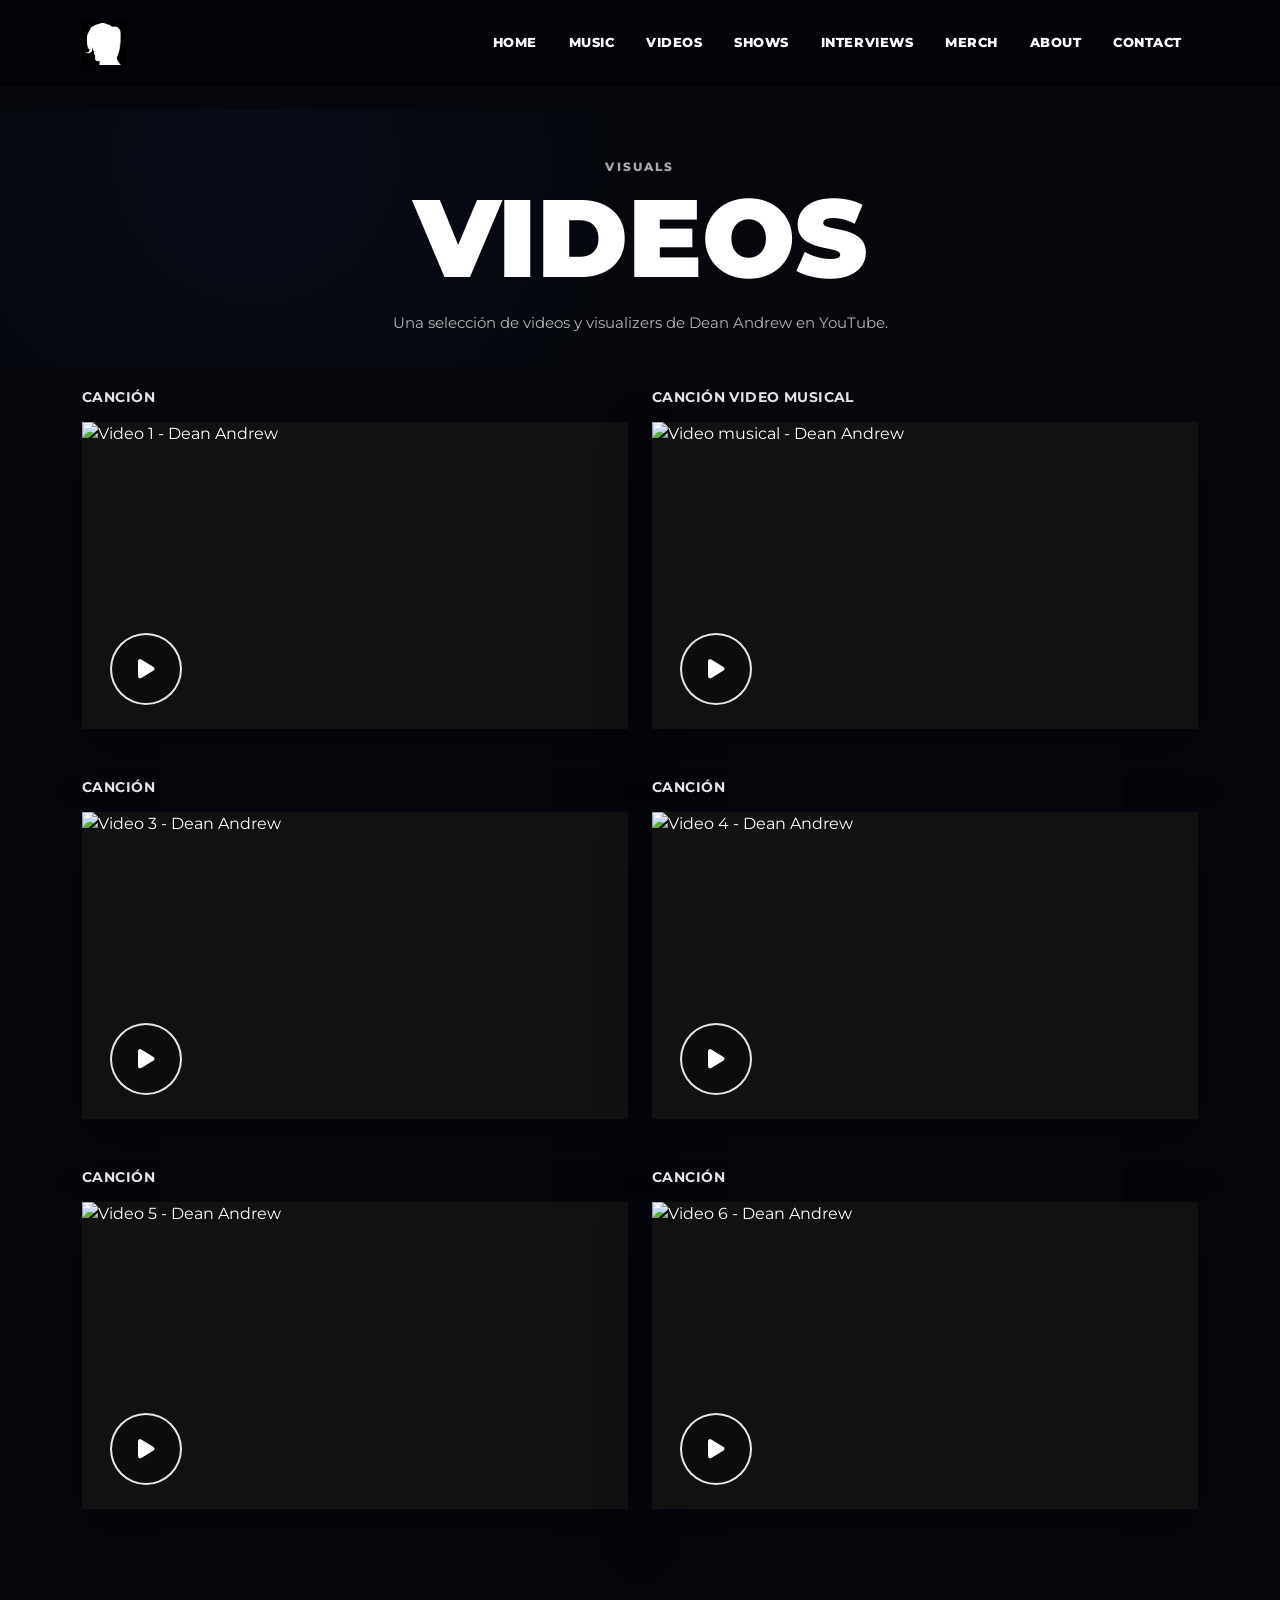
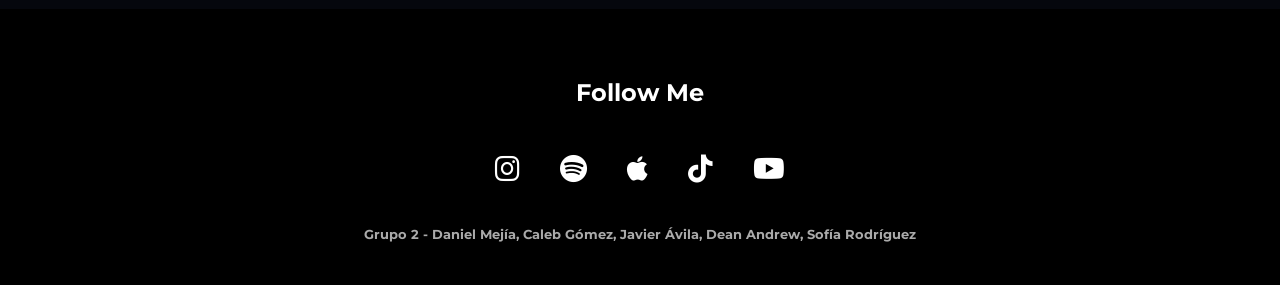
==== videos.html @ 8fce767a "Add files via upload" ====
<!doctype html>
<html lang="es">
<head>
  <meta charset="utf-8">
  <meta name="viewport" content="width=device-width, initial-scale=1">
  <title>Dean Andrew — Videos</title>

  <link rel="stylesheet" href="css/bootstrap.min.css">

  <link rel="preconnect" href="https://fonts.googleapis.com">
  <link rel="preconnect" href="https://fonts.gstatic.com" crossorigin>
  <link href="https://fonts.googleapis.com/css2?family=Montserrat:wght@400;500;700;800;900&display=swap" rel="stylesheet">

  <link rel="stylesheet" href="https://cdnjs.cloudflare.com/ajax/libs/font-awesome/6.5.1/css/all.min.css">

  <link rel="stylesheet" href="css/style.css">
</head>

<body class="videos-body">

<header>
  <div class="container">
    <nav class="navbar navbar-expand-lg navbar-dark py-3">
      <a class="navbar-brand" href="index.html" aria-label="Dean Andrew">
        <img src="img/dean-logo.jpg" alt="Dean Andrew logo" class="img-fluid brand-logo">
      </a>

      <button class="navbar-toggler" type="button" data-bs-toggle="collapse" data-bs-target="#mainNav" aria-controls="mainNav" aria-expanded="false" aria-label="Abrir menú">
        <span class="navbar-toggler-icon"></span>
      </button>

  <div class="collapse navbar-collapse" id="mainNav">
  <ul class="navbar-nav ms-auto text-uppercase">
    <li class="nav-item"><a class="nav-link active" href="index.html">Home</a></li>
    <li class="nav-item"><a class="nav-link" href="music.html">Music</a></li>
    <li class="nav-item"><a class="nav-link" href="videos.html">Videos</a></li>
    <li class="nav-item"><a class="nav-link" href="#">Shows</a></li>
    <li class="nav-item"><a class="nav-link" href="#">Interviews</a></li>
    <li class="nav-item"><a class="nav-link" href="#">Merch</a></li>
    <li class="nav-item"><a class="nav-link" href="#">About</a></li>
    <li class="nav-item"><a class="nav-link" href="#">Contact</a></li>
  </ul>
</div>
		
</header>

<main class="videos-page">

  <section class="videos-hero">
    <div class="container">
      <div class="row">
        <article class="col-12 text-center">
          <p class="videos-kicker">Visuals</p>
          <h1 class="videos-page-title">VIDEOS</h1>
          <p class="videos-page-note">
            Una selección de videos y visualizers de Dean Andrew en YouTube.
          </p>
        </article>
      </div>
    </div>
  </section>

  <section class="videos-section">
    <div class="container">

      <div class="row gy-5">

        <article class="col-lg-6">
          <div class="video-entry">
            <p class="video-entry-label">Canción</p>
            <a class="video-thumb" href="https://youtu.be/tgfQmfn4ins?si=gEt69hpzhYd8COzx" target="_blank" rel="noopener">
              <img src="https://img.youtube.com/vi/tgfQmfn4ins/maxresdefault.jpg" alt="Video 1 - Dean Andrew">
              <span class="video-play-circle"><i class="fa-solid fa-play"></i></span>
            </a>
          </div>
        </article>

        <article class="col-lg-6">
          <div class="video-entry">
            <p class="video-entry-label">Canción Video Musical</p>
            <a class="video-thumb" href="https://youtu.be/MYDd3VSfMI8?si=4NVJORHIeop-P8uP" target="_blank" rel="noopener">
              <img src="https://img.youtube.com/vi/MYDd3VSfMI8/maxresdefault.jpg" alt="Video musical - Dean Andrew">
              <span class="video-play-circle"><i class="fa-solid fa-play"></i></span>
            </a>
          </div>
        </article>

        <article class="col-lg-6">
          <div class="video-entry">
            <p class="video-entry-label">Canción</p>
            <a class="video-thumb" href="https://youtu.be/2SPUiI1EfVg?si=boecLZfrf_RPTGsh" target="_blank" rel="noopener">
              <img src="https://img.youtube.com/vi/2SPUiI1EfVg/maxresdefault.jpg" alt="Video 3 - Dean Andrew">
              <span class="video-play-circle"><i class="fa-solid fa-play"></i></span>
            </a>
          </div>
        </article>

        <article class="col-lg-6">
          <div class="video-entry">
            <p class="video-entry-label">Canción</p>
            <a class="video-thumb" href="https://youtu.be/-RYPUl9RUQ0?si=hlm9YrhiWYRgHIQu" target="_blank" rel="noopener">
              <img src="https://img.youtube.com/vi/-RYPUl9RUQ0/maxresdefault.jpg" alt="Video 4 - Dean Andrew">
              <span class="video-play-circle"><i class="fa-solid fa-play"></i></span>
            </a>
          </div>
        </article>

        <article class="col-lg-6">
          <div class="video-entry">
            <p class="video-entry-label">Canción</p>
            <a class="video-thumb" href="https://youtu.be/Gof5geeOJh4?si=gUgDU8AcQ6crMdwv" target="_blank" rel="noopener">
              <img src="https://img.youtube.com/vi/Gof5geeOJh4/maxresdefault.jpg" alt="Video 5 - Dean Andrew">
              <span class="video-play-circle"><i class="fa-solid fa-play"></i></span>
            </a>
          </div>
        </article>

        <article class="col-lg-6">
          <div class="video-entry">
            <p class="video-entry-label">Canción</p>
            <a class="video-thumb" href="https://youtu.be/uTbi67yImvA?si=zMcyoCdAk39QwiGK" target="_blank" rel="noopener">
              <img src="https://img.youtube.com/vi/uTbi67yImvA/maxresdefault.jpg" alt="Video 6 - Dean Andrew">
              <span class="video-play-circle"><i class="fa-solid fa-play"></i></span>
            </a>
          </div>
        </article>

      </div>

    </div>
  </section>

</main>

<footer id="follow" class="footer-section">
  <div class="container">

    <h2 class="footer-title text-center">Follow Me</h2>

    <div class="social-icons">

      <a href="https://www.instagram.com/deanandrewww" target="_blank" aria-label="Instagram">
        <i class="fa-brands fa-instagram"></i>
      </a>

      <a href="https://open.spotify.com/artist/3FLv7WMZZhNVTAago3P4Xq" target="_blank" aria-label="Spotify">
        <i class="fa-brands fa-spotify"></i>
      </a>

      <a href="https://music.apple.com/us/artist/dean-andrew/1241478183" target="_blank" aria-label="Apple Music">
        <i class="fa-brands fa-apple"></i>
      </a>

      <a href="https://www.tiktok.com/@deanandrewww" target="_blank" aria-label="TikTok">
        <i class="fa-brands fa-tiktok"></i>
      </a>

      <a href="https://www.youtube.com/@deanandrewww" target="_blank" aria-label="YouTube">
        <i class="fa-brands fa-youtube"></i>
      </a>

    </div>

    <p class="footer-meta text-center">
      <strong>Grupo 2 - Daniel Mejía, Caleb Gómez, Javier Ávila, Dean Andrew, Sofía Rodríguez</strong>
    </p>

  </div>
</footer>

<script src="js/bootstrap.bundle.min.js"></script>
</body>
</html>
---- css/style.css ----
:root{
  --black: #06070b;
  --black-2: #0b0d14;
  --white: #ffffff;
  --text: #d7d9df;
  --muted: #9da3af;
  --shadow: rgba(0,0,0,.45);
  --line: rgba(255,255,255,.15);
}

*{
  box-sizing: border-box;
}

html,
body{
  margin: 0;
  padding: 0;
  scroll-behavior: smooth;
}

body{
  font-family: 'Montserrat', sans-serif;
  background: var(--black);
  color: var(--text);
}

img{
  max-width: 100%;
  display: block;
}

a{
  text-decoration: none;
  color: inherit;
}

/* HEADER */
header{
  position: fixed;
  top: 0;
  left: 0;
  width: 100%;
  z-index: 999;
  background: rgba(3, 5, 10, .88);
  backdrop-filter: blur(3px);
  border-bottom: 1px solid rgba(255,255,255,.03);
}

.brand-logo{
  height: 44px;
  width: auto;
}

.navbar-nav .nav-link{
  color: #fff !important;
  font-size: 13px;
  font-weight: 800;
  letter-spacing: .04em;
  padding-left: 16px !important;
  padding-right: 16px !important;
}

.navbar-nav .nav-link:hover{
  color: #dcdcdc !important;
}

.navbar-nav .nav-link.active{
  color: #fff !important;
}

.navbar-toggler{
  border: 0;
}

.navbar-toggler:focus{
  box-shadow: none;
}

/* HERO */
.hero{
  min-height: 100vh;
  position: relative;
  background:
    linear-gradient(rgba(0,0,0,.48), rgba(0,0,0,.58)),
    url("../img/fondo-1-homepage-deanandrew.jpg") center center / cover no-repeat;
}

.hero::after{
  content: "";
  position: absolute;
  inset: auto 0 0 0;
  height: 160px;
  background: linear-gradient(transparent, rgba(6,7,11, .95));
}

.hero-container{
  min-height: 100vh;
  display: flex;
  align-items: center;
  justify-content: center;
}

.hero-content{
  position: relative;
  z-index: 2;
  padding-top: 90px;
}

.hero-title{
  margin: 0 0 26px;
  color: #fff;
  font-weight: 900;
  font-size: clamp(52px, 9vw, 104px);
  line-height: 1;
  letter-spacing: .02em;
  text-transform: uppercase;
}

.scroll-down{
  margin-top: 28px;
  display: flex;
  flex-direction: column;
  align-items: center;
  gap: 7px;
  color: rgba(255,255,255,.95);
  font-weight: 700;
  font-size: 12px;
  letter-spacing: .08em;
}

.scroll-x,
.scroll-arrow{
  font-size: 18px;
}

/* BOTONES */
.btn-main,
.btn-light-section,
.btn-dark-section{
  display: inline-flex;
  align-items: center;
  justify-content: center;
  min-height: 52px;
  padding: 14px 30px;
  border-radius: 0;
  font-size: 12px;
  font-weight: 900;
  letter-spacing: .08em;
  text-transform: uppercase;
  transition: .25s ease;
  border: 0;
}

.btn-main{
  background: #ffffff;
  color: #111;
}

.btn-main:hover{
  color: #111;
  transform: translateY(-1px);
}

.btn-light-section{
  background: #ffffff;
  color: #111;
}

.btn-light-section:hover{
  color: #111;
  transform: translateY(-1px);
}

.btn-dark-section{
  background: #0b0b0f;
  color: #fff;
}

.btn-dark-section:hover{
  color: #fff;
  transform: translateY(-1px);
}

/* TOUR */

.tour-section{
  padding: 88px 0 110px;
  background:
    radial-gradient(circle at top center, rgba(18, 30, 60, .18), transparent 40%),
    #070910;
  position: relative;
  overflow: hidden;
}

.tour-section::before{
  content: "";
  position: absolute;
  inset: 0;
  background-image: radial-gradient(rgba(255,255,255,.08) 1px, transparent 1px);
  background-size: 42px 42px;
  opacity: .35;
  pointer-events: none;
}

.tour-label{
  height: 100%;
  display: flex;
  flex-direction: column;
  align-items: center;
  padding-top: 40px;
}

.tour-line{
  width: 1px;
  height: 140px;
  background: rgba(255,255,255,.24);
  margin-bottom: 12px;
}

.tour-vertical{
  writing-mode: vertical-rl;
  transform: rotate(180deg);
  font-size: 12px;
  font-weight: 800;
  letter-spacing: .22em;
  color: rgba(255,255,255,.7);
}

.tour-stage-text{
  margin-bottom: 34px;
  color: transparent;
  -webkit-text-stroke: 2px rgba(255,255,255,.35);
  font-size: clamp(40px, 7vw, 86px);
  font-weight: 900;
  text-transform: uppercase;
  line-height: 1;
  white-space: nowrap;
  overflow: hidden;
}

.tour-image-wrap{
  position: relative;
  border-radius: 6px;
  overflow: hidden;
  box-shadow: 0 28px 70px var(--shadow);
}

.tour-image{
  width: 100%;
  height: 70vh;
  object-fit: cover;
  display: block;
}

.tour-section .text-center{
  position: absolute;
  left: 50%;
  bottom: 26px;
  transform: translateX(-50%);
  margin: 0;
  z-index: 3;
}

.tour-section .btn-light-section{
  box-shadow: 0 18px 40px rgba(0,0,0,.45);
}

/* VIDEO */
.video-section{
  padding: 100px 0;
  background:
    radial-gradient(circle at 30% 30%, rgba(24, 34, 70, .18), transparent 35%),
    #05070d;
  position: relative;
  overflow: hidden;
}

.video-card{
  background: rgba(5,7,13,.72);
  padding: 34px 28px;
  box-shadow: 0 24px 70px var(--shadow);
  position: relative;
  z-index: 2;
}

.video-title{
  margin: 0 0 16px;
  color: #fff;
  font-size: clamp(34px, 4vw, 56px);
  line-height: 1;
  font-weight: 900;
  text-transform: uppercase;
}

.video-text{
  margin: 0 0 24px;
  color: rgba(255,255,255,.82);
  line-height: 1.9;
  font-size: 14px;
  max-width: 42ch;
}

.video-image-wrap{
  position: relative;
  box-shadow: 0 28px 70px var(--shadow);
}

.video-image{
  width: 100%;
  height: auto;
  display: block;
}

.play-btn{
  position: absolute;
  left: 50%;
  top: 50%;
  transform: translate(-50%, -50%);
  width: 76px;
  height: 76px;
  border-radius: 50%;
  border: 2px solid rgba(255,255,255,.9);
  display: grid;
  place-items: center;
  color: #fff;
  background: rgba(0,0,0,.28);
  font-size: 22px;
}

.play-btn:hover{
  color: #fff;
}

/* RELEASES */
.releases-section{
  background: #f5f5f5;
  color: #111;
  padding: 90px 0 95px;
}

.releases-left{
  position: relative;
  padding-left: 28px;
}

.releases-icon{
  position: absolute;
  left: 0;
  top: 0;
  color: #111;
  font-size: 26px;
  font-weight: 900;
}

.releases-title{
  margin: 0 0 22px;
  color: #111;
  font-size: clamp(44px, 7vw, 86px);
  line-height: .95;
  font-weight: 900;
  text-transform: uppercase;
}

.releases-note{
  margin: 28px 0 0;
  color: #3d3d3d;
  font-size: 14px;
  line-height: 2;
  max-width: 40ch;
}

.mini-menu-btn{
  background: transparent;
  border: 2px solid #333;
  color: #111;
  font-size: 12px;
  font-weight: 700;
  padding: 10px 16px;
  text-transform: uppercase;
}

.releases-grid{
  margin-top: 34px;
}

.release-card h3{
  margin: 14px 0 6px;
  font-size: clamp(22px, 2.5vw, 31px);
  font-weight: 900;
  line-height: 1;
  text-transform: uppercase;
  color: #111;
}

.release-card p{
  margin: 0;
  color: #444;
  font-size: 13px;
  line-height: 1.6;
}

.cover{
  position: relative;
  overflow: hidden;
  background: #111;
}

.cover img{
  width: 100%;
  display: block;
}

.play-badge{
  position: absolute;
  left: 18px;
  bottom: 18px;
  width: 56px;
  height: 56px;
  border-radius: 50%;
  border: 2px solid rgba(255,255,255,.95);
  background: rgba(0,0,0,.28);
  color: #fff;
  display: grid;
  place-items: center;
  font-size: 18px;
}

/* FOOTER */
footer{
  background: #000;
  padding: 86px 0 28px;
}

.footer-title{
  margin: 0 0 24px;
  font-size: 24px;
  font-weight: 800;
  color: #fff;
}

.social-grid{
  display: grid;
  grid-template-columns: repeat(5, minmax(0, 1fr));
  width: min(920px, 100%);
  margin: 0 auto 34px;
  border: 1px solid rgba(255,255,255,.18);
}

.social{
  min-height: 92px;
  display: grid;
  place-items: center;
  border-right: 1px solid rgba(255,255,255,.18);
  color: rgba(255,255,255,.95);
  font-weight: 800;
  font-size: 13px;
  letter-spacing: .06em;
  text-transform: uppercase;
}

.social:last-child{
  border-right: 0;
}

.social:hover{
  color: #fff;
  background: rgba(255,255,255,.04);
}

.footer-meta{
  margin: 0;
  color: rgba(255,255,255,.6);
  font-size: 13px;
}

/* RESPONSIVE */
@media (max-width: 991.98px){
  header{
    background: rgba(3, 5, 10, .96);
  }

  .navbar-collapse{
    background: rgba(5,7,12,.96);
    padding: 14px 10px;
    margin-top: 10px;
  }

  .hero-title{
    font-size: clamp(46px, 10vw, 76px);
  }

  .tour-section{
    padding: 72px 0 84px;
  }

  .tour-stage-text{
    white-space: normal;
  }

  .video-section{
    padding: 80px 0;
  }

  .releases-note{
    margin-top: 0;
  }
}

@media (max-width: 767.98px){
  .brand-logo{
    height: 38px;
  }

  .hero{
    min-height: 92vh;
  }

  .hero-container{
    min-height: 92vh;
  }

  .hero-content{
    padding-top: 84px;
  }

  .video-card{
    padding: 28px 22px;
  }

  .releases-section{
    padding: 70px 0 75px;
  }

  .social-grid{
    grid-template-columns: repeat(2, minmax(0, 1fr));
  }

  .social{
    min-height: 78px;
    border-bottom: 1px solid rgba(255,255,255,.18);
  }

  .social:nth-child(2n){
    border-right: 0;
  }

  .social:last-child{
    grid-column: span 2;
  }
}

@media (max-width: 575.98px){
  .hero-title{
    font-size: 42px;
  }

  .video-title{
    font-size: 30px;
  }

  .release-card h3{
    font-size: 18px;
  }

  .play-btn{
    width: 64px;
    height: 64px;
    font-size: 18px;
  }
}


/* ===== MUSIC PAGE ===== */

.music-page{
  background: #efefef;
  color: #111;
  padding-top: 110px;
}

.music-hero{
  padding: 48px 0 36px;
  background: linear-gradient(to bottom, #f4f4f4, #ededed);
}

.music-kicker{
  margin: 0 0 10px;
  font-size: 12px;
  font-weight: 800;
  letter-spacing: .18em;
  text-transform: uppercase;
  color: #666;
}

.music-page-title{
  margin: 0;
  font-size: clamp(52px, 10vw, 110px);
  line-height: .95;
  font-weight: 900;
  color: #111;
  text-transform: uppercase;
}

.music-page-note{
  max-width: 640px;
  margin: 18px auto 0;
  color: #555;
  font-size: 15px;
  line-height: 1.9;
}

.music-year-section{
  position: relative;
  padding: 52px 0 80px;
  overflow: hidden;
}

.music-year-last{
  padding-bottom: 110px;
}

.year-watermark{
  position: absolute;
  inset: 40px 0 auto 0;
  text-align: center;
  font-size: clamp(160px, 35vw, 520px);
  line-height: .8;
  font-weight: 900;
  color: rgba(17,17,17,.05);
  pointer-events: none;
  user-select: none;
  z-index: 0;
}

.music-year-section .container{
  position: relative;
  z-index: 2;
}

.music-release{
  display: flex;
  align-items: flex-start;
  gap: 22px;
}

.music-release-cover{
  flex: 0 0 210px;
}

.music-release-cover img{
  width: 210px;
  aspect-ratio: 1 / 1;
  object-fit: cover;
  display: block;
  box-shadow: 0 14px 30px rgba(0,0,0,.08);
}

.music-release-info{
  padding-top: 14px;
}

.music-tag{
  display: inline-block;
  padding: 8px 12px;
  background: #111;
  color: #fff;
  font-size: 12px;
  font-weight: 800;
  letter-spacing: .04em;
  text-transform: uppercase;
  margin-right: 10px;
}

.music-date{
  color: #666;
  font-size: 14px;
  vertical-align: middle;
}

.music-release-info h2{
  margin: 18px 0 10px;
  font-size: clamp(28px, 3.5vw, 46px);
  line-height: .95;
  font-weight: 900;
  color: #111;
  text-transform: uppercase;
}

.music-release-info p{
  margin: 0 0 26px;
  color: #444;
  font-size: 15px;
  line-height: 1.8;
}

.music-link{
  display: inline-flex;
  align-items: center;
  gap: 8px;
  color: #111;
  font-size: 16px;
  border-bottom: 2px solid #111;
  padding-bottom: 4px;
}

.music-link:hover{
  color: #111;
}

@media (max-width: 1199.98px){
  .music-release-cover{
    flex: 0 0 180px;
  }

  .music-release-cover img{
    width: 180px;
  }
}

@media (max-width: 991.98px){
  .music-page{
    padding-top: 100px;
  }

  .music-year-section{
    padding: 40px 0 60px;
  }

  .music-release{
    gap: 18px;
  }

  .music-release-cover{
    flex: 0 0 160px;
  }

  .music-release-cover img{
    width: 160px;
  }
}

@media (max-width: 767.98px){
  .music-hero{
    padding: 30px 0 24px;
  }

  .music-release{
    flex-direction: column;
    gap: 18px;
  }

  .music-release-cover,
  .music-release-cover img{
    width: 100%;
    flex: 0 0 auto;
  }

  .music-release-info{
    padding-top: 0;
  }

  .music-release-info h2{
    font-size: 30px;
  }

  .music-link{
    font-size: 15px;
  }
}

/* ===== VIDEOS PAGE ===== */

.videos-body{
  background: #05070d;
}

.videos-page{
  background: #05070d;
  color: #fff;
  padding-top: 110px;
  padding-bottom: 100px;
}

.videos-hero{
  padding: 48px 0 30px;
  background:
    radial-gradient(circle at 20% 20%, rgba(24, 34, 70, .18), transparent 35%),
    #05070d;
}

.videos-kicker{
  margin: 0 0 10px;
  font-size: 12px;
  font-weight: 800;
  letter-spacing: .18em;
  text-transform: uppercase;
  color: rgba(255,255,255,.65);
}

.videos-page-title{
  margin: 0;
  font-size: clamp(52px, 10vw, 110px);
  line-height: .95;
  font-weight: 900;
  color: #fff;
  text-transform: uppercase;
}

.videos-page-note{
  max-width: 640px;
  margin: 18px auto 0;
  color: rgba(255,255,255,.7);
  font-size: 15px;
  line-height: 1.9;
}

.videos-section{
  padding-top: 20px;
}

.video-entry{
  position: relative;
}

.video-entry-label{
  margin: 0 0 14px;
  color: rgba(255,255,255,.9);
  font-size: 14px;
  font-weight: 700;
  letter-spacing: .03em;
  text-transform: uppercase;
}

.video-thumb{
  display: block;
  position: relative;
  overflow: hidden;
  background: #111;
  box-shadow: 0 22px 50px rgba(0,0,0,.35);
}

.video-thumb img{
  width: 100%;
  aspect-ratio: 16 / 9;
  object-fit: cover;
  display: block;
  transition: transform .35s ease;
}

.video-thumb:hover img{
  transform: scale(1.03);
}

.video-play-circle{
  position: absolute;
  left: 28px;
  bottom: 24px;
  width: 72px;
  height: 72px;
  border-radius: 50%;
  border: 2px solid rgba(255,255,255,.9);
  background: rgba(0,0,0,.28);
  color: #fff;
  display: grid;
  place-items: center;
  font-size: 22px;
  transition: .25s ease;
}

.video-thumb:hover .video-play-circle{
  transform: scale(1.05);
}

@media (max-width: 767.98px){
  .videos-page{
    padding-top: 100px;
    padding-bottom: 70px;
  }

  .videos-hero{
    padding: 30px 0 20px;
  }

  .video-play-circle{
    width: 62px;
    height: 62px;
    font-size: 18px;
    left: 18px;
    bottom: 18px;
  }
}

/* ===== FOOTER ICONS ===== */

.footer-section{
background:#000;
padding:70px 0 40px;
}

.footer-title{
color:#fff;
font-weight:700;
margin-bottom:40px;
}

.social-icons{
display:flex;
justify-content:center;
gap:40px;
margin-bottom:35px;
}

.social-icons a{
color:#fff;
font-size:28px;
transition:0.3s;
}

.social-icons a:hover{
color:#7aa2ff;
transform:scale(1.2);
}

.footer-meta{
color:#aaa;
font-size:13px;
margin-top:20px;
}
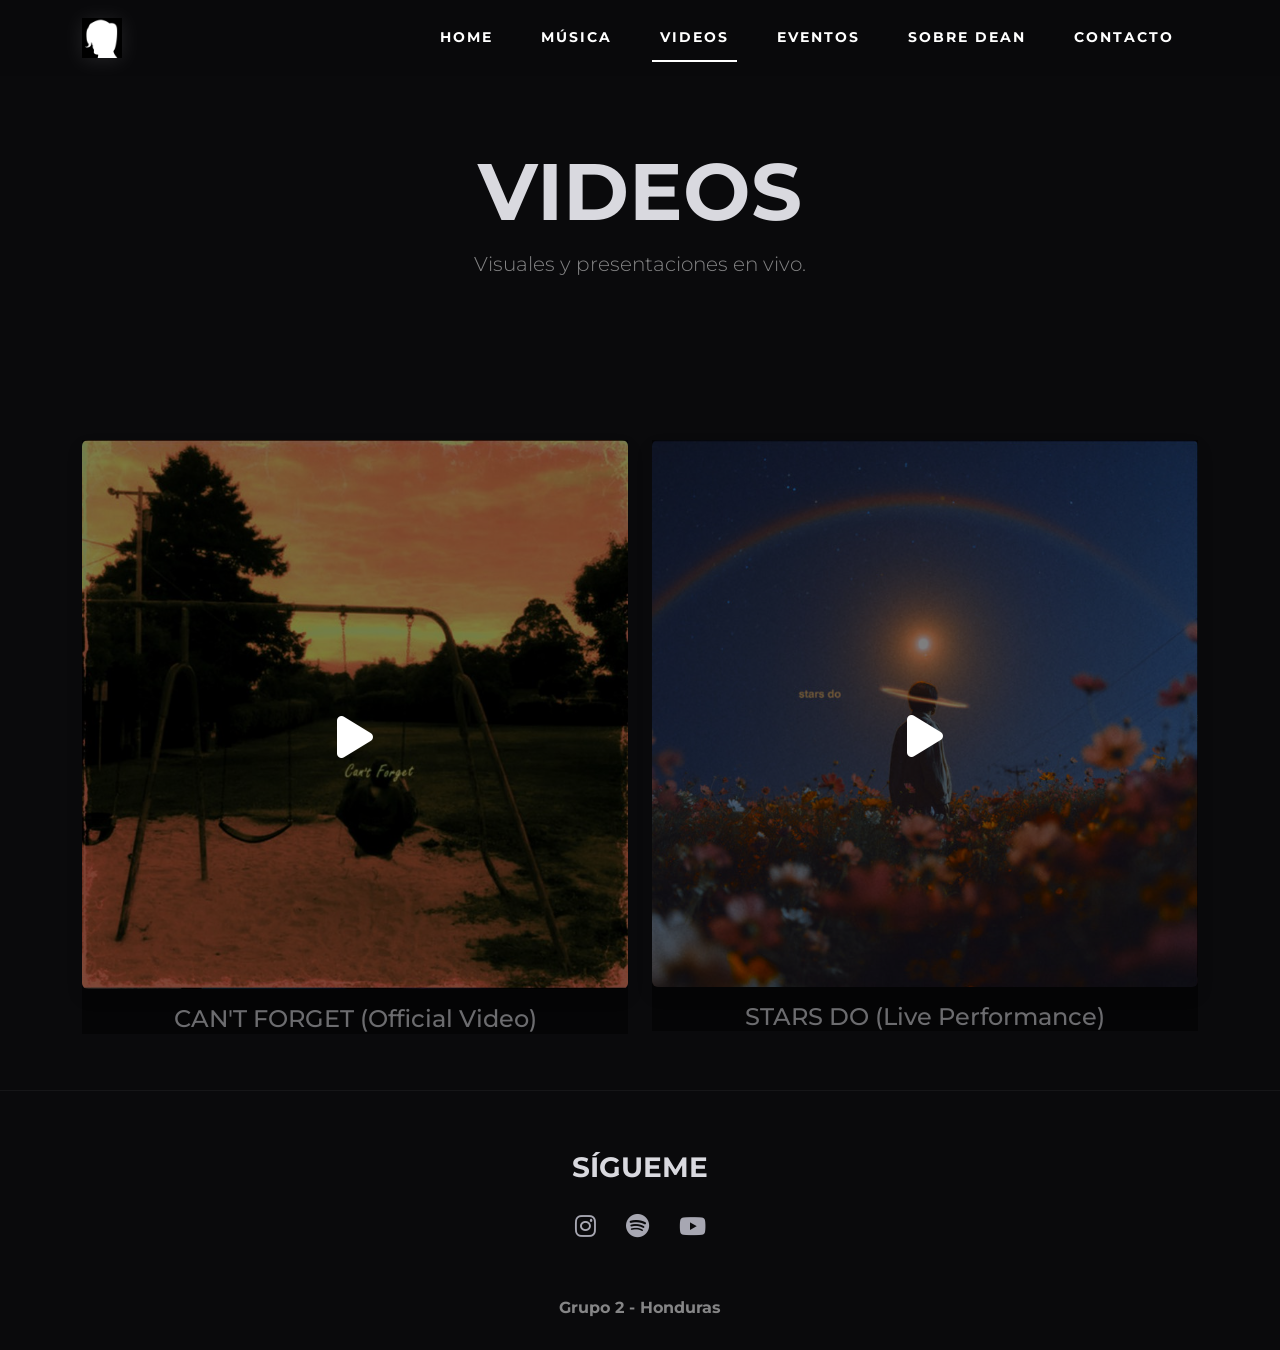
==== commit eb050feb: "Avance 2" ====
--- a/videos.html
+++ b/videos.html
@@ -1,173 +1,94 @@
-<!doctype html>
-<html lang="es">
-<head>
-  <meta charset="utf-8">
-  <meta name="viewport" content="width=device-width, initial-scale=1">
-  <title>Dean Andrew — Videos</title>
-
-  <link rel="stylesheet" href="css/bootstrap.min.css">
-
-  <link rel="preconnect" href="https://fonts.googleapis.com">
-  <link rel="preconnect" href="https://fonts.gstatic.com" crossorigin>
-  <link href="https://fonts.googleapis.com/css2?family=Montserrat:wght@400;500;700;800;900&display=swap" rel="stylesheet">
-
-  <link rel="stylesheet" href="https://cdnjs.cloudflare.com/ajax/libs/font-awesome/6.5.1/css/all.min.css">
-
-  <link rel="stylesheet" href="css/style.css">
-</head>
-
-<body class="videos-body">
-
-<header>
-  <div class="container">
-    <nav class="navbar navbar-expand-lg navbar-dark py-3">
-      <a class="navbar-brand" href="index.html" aria-label="Dean Andrew">
-        <img src="img/dean-logo.jpg" alt="Dean Andrew logo" class="img-fluid brand-logo">
-      </a>
-
-      <button class="navbar-toggler" type="button" data-bs-toggle="collapse" data-bs-target="#mainNav" aria-controls="mainNav" aria-expanded="false" aria-label="Abrir menú">
-        <span class="navbar-toggler-icon"></span>
-      </button>
-
-  <div class="collapse navbar-collapse" id="mainNav">
-  <ul class="navbar-nav ms-auto text-uppercase">
-    <li class="nav-item"><a class="nav-link active" href="index.html">Home</a></li>
-    <li class="nav-item"><a class="nav-link" href="music.html">Music</a></li>
-    <li class="nav-item"><a class="nav-link" href="videos.html">Videos</a></li>
-    <li class="nav-item"><a class="nav-link" href="#">Shows</a></li>
-    <li class="nav-item"><a class="nav-link" href="#">Interviews</a></li>
-    <li class="nav-item"><a class="nav-link" href="#">Merch</a></li>
-    <li class="nav-item"><a class="nav-link" href="#">About</a></li>
-    <li class="nav-item"><a class="nav-link" href="#">Contact</a></li>
-  </ul>
-</div>
-		
-</header>
-
-<main class="videos-page">
-
-  <section class="videos-hero">
-    <div class="container">
-      <div class="row">
-        <article class="col-12 text-center">
-          <p class="videos-kicker">Visuals</p>
-          <h1 class="videos-page-title">VIDEOS</h1>
-          <p class="videos-page-note">
-            Una selección de videos y visualizers de Dean Andrew en YouTube.
-          </p>
-        </article>
-      </div>
-    </div>
-  </section>
-
-  <section class="videos-section">
-    <div class="container">
-
-      <div class="row gy-5">
-
-        <article class="col-lg-6">
-          <div class="video-entry">
-            <p class="video-entry-label">Canción</p>
-            <a class="video-thumb" href="https://youtu.be/tgfQmfn4ins?si=gEt69hpzhYd8COzx" target="_blank" rel="noopener">
-              <img src="https://img.youtube.com/vi/tgfQmfn4ins/maxresdefault.jpg" alt="Video 1 - Dean Andrew">
-              <span class="video-play-circle"><i class="fa-solid fa-play"></i></span>
-            </a>
-          </div>
-        </article>
-
-        <article class="col-lg-6">
-          <div class="video-entry">
-            <p class="video-entry-label">Canción Video Musical</p>
-            <a class="video-thumb" href="https://youtu.be/MYDd3VSfMI8?si=4NVJORHIeop-P8uP" target="_blank" rel="noopener">
-              <img src="https://img.youtube.com/vi/MYDd3VSfMI8/maxresdefault.jpg" alt="Video musical - Dean Andrew">
-              <span class="video-play-circle"><i class="fa-solid fa-play"></i></span>
-            </a>
-          </div>
-        </article>
-
-        <article class="col-lg-6">
-          <div class="video-entry">
-            <p class="video-entry-label">Canción</p>
-            <a class="video-thumb" href="https://youtu.be/2SPUiI1EfVg?si=boecLZfrf_RPTGsh" target="_blank" rel="noopener">
-              <img src="https://img.youtube.com/vi/2SPUiI1EfVg/maxresdefault.jpg" alt="Video 3 - Dean Andrew">
-              <span class="video-play-circle"><i class="fa-solid fa-play"></i></span>
-            </a>
-          </div>
-        </article>
-
-        <article class="col-lg-6">
-          <div class="video-entry">
-            <p class="video-entry-label">Canción</p>
-            <a class="video-thumb" href="https://youtu.be/-RYPUl9RUQ0?si=hlm9YrhiWYRgHIQu" target="_blank" rel="noopener">
-              <img src="https://img.youtube.com/vi/-RYPUl9RUQ0/maxresdefault.jpg" alt="Video 4 - Dean Andrew">
-              <span class="video-play-circle"><i class="fa-solid fa-play"></i></span>
-            </a>
-          </div>
-        </article>
-
-        <article class="col-lg-6">
-          <div class="video-entry">
-            <p class="video-entry-label">Canción</p>
-            <a class="video-thumb" href="https://youtu.be/Gof5geeOJh4?si=gUgDU8AcQ6crMdwv" target="_blank" rel="noopener">
-              <img src="https://img.youtube.com/vi/Gof5geeOJh4/maxresdefault.jpg" alt="Video 5 - Dean Andrew">
-              <span class="video-play-circle"><i class="fa-solid fa-play"></i></span>
-            </a>
-          </div>
-        </article>
-
-        <article class="col-lg-6">
-          <div class="video-entry">
-            <p class="video-entry-label">Canción</p>
-            <a class="video-thumb" href="https://youtu.be/uTbi67yImvA?si=zMcyoCdAk39QwiGK" target="_blank" rel="noopener">
-              <img src="https://img.youtube.com/vi/uTbi67yImvA/maxresdefault.jpg" alt="Video 6 - Dean Andrew">
-              <span class="video-play-circle"><i class="fa-solid fa-play"></i></span>
-            </a>
-          </div>
-        </article>
-
-      </div>
-
-    </div>
-  </section>
-
-</main>
-
-<footer id="follow" class="footer-section">
-  <div class="container">
-
-    <h2 class="footer-title text-center">Follow Me</h2>
-
-    <div class="social-icons">
-
-      <a href="https://www.instagram.com/deanandrewww" target="_blank" aria-label="Instagram">
-        <i class="fa-brands fa-instagram"></i>
-      </a>
-
-      <a href="https://open.spotify.com/artist/3FLv7WMZZhNVTAago3P4Xq" target="_blank" aria-label="Spotify">
-        <i class="fa-brands fa-spotify"></i>
-      </a>
-
-      <a href="https://music.apple.com/us/artist/dean-andrew/1241478183" target="_blank" aria-label="Apple Music">
-        <i class="fa-brands fa-apple"></i>
-      </a>
-
-      <a href="https://www.tiktok.com/@deanandrewww" target="_blank" aria-label="TikTok">
-        <i class="fa-brands fa-tiktok"></i>
-      </a>
-
-      <a href="https://www.youtube.com/@deanandrewww" target="_blank" aria-label="YouTube">
-        <i class="fa-brands fa-youtube"></i>
-      </a>
-
-    </div>
-
-    <p class="footer-meta text-center">
-      <strong>Grupo 2 - Daniel Mejía, Caleb Gómez, Javier Ávila, Dean Andrew, Sofía Rodríguez</strong>
-    </p>
-
-  </div>
-</footer>
-
-<script src="js/bootstrap.bundle.min.js"></script>
-</body>
-</html>+<!doctype html>
+<html lang="es">
+<head>
+  <meta charset="utf-8" />
+  <meta name="viewport" content="width=device-width, initial-scale=1" />
+  <title>Videos | Dean Andrew</title>
+  <meta name="description" content="Mira los videos musicales y presentaciones en vivo de Dean Andrew.">
+  <link href="https://cdn.jsdelivr.net/npm/bootstrap@5.3.0/dist/css/bootstrap.min.css" rel="stylesheet">
+  <link rel="stylesheet" href="https://cdnjs.cloudflare.com/ajax/libs/font-awesome/6.4.0/css/all.min.css">
+  <!-- Fancybox CSS -->
+  <link rel="stylesheet" href="https://cdn.jsdelivr.net/npm/@fancyapps/ui@5.0/dist/fancybox/fancybox.css" />
+  <link rel="stylesheet" href="css/style.css" />
+</head>
+<body>
+  <!-- Navbar -->
+  <nav class="navbar navbar-expand-lg fixed-top navbar-dark scrolled" id="mainNav">
+    <div class="container">
+      <a class="navbar-brand" href="index.html">
+        <img src="img/dean-logo.jpg" alt="Dean Andrew Logo">
+      </a>
+      <button class="navbar-toggler" type="button" data-bs-toggle="collapse" data-bs-target="#navbarNav" aria-controls="navbarNav" aria-expanded="false" aria-label="Toggle navigation">
+        <span class="navbar-toggler-icon"></span>
+      </button>
+      <div class="collapse navbar-collapse" id="navbarNav">
+        <ul class="navbar-nav ms-auto">
+          <li class="nav-item"><a class="nav-link" href="index.html">Home</a></li>
+          <li class="nav-item"><a class="nav-link" href="musica.html">Música</a></li>
+          <li class="nav-item"><a class="nav-link active" href="videos.html">Videos</a></li>
+          <li class="nav-item"><a class="nav-link" href="eventos.html">Eventos</a></li>
+          <li class="nav-item"><a class="nav-link" href="sobre.html">Sobre Dean</a></li>
+          <li class="nav-item"><a class="nav-link" href="contacto.html">Contacto</a></li>
+        </ul>
+      </div>
+    </div>
+  </nav>
+
+  <header class="py-5 mt-5">
+    <div class="container py-5 text-center">
+      <h1 class="display-1 fw-bold">VIDEOS</h1>
+      <p class="lead text-white-50">Visuales y presentaciones en vivo.</p>
+    </div>
+  </header>
+
+  <section class="py-5">
+    <div class="container">
+      <div class="row g-4">
+        <!-- Video Item 1 -->
+        <div class="col-md-6">
+          <div class="position-relative">
+            <a href="https://www.youtube.com/watch?v=MYDd3VSfMI8" data-fancybox="gallery">
+              <img src="img/cantforget.jpg" alt="Can't Forget Video" class="img-fluid rounded shadow w-100">
+              <div class="play-overlay opacity-100">
+                <i class="fas fa-play text-white fa-3x"></i>
+              </div>
+            </a>
+            <h4 class="mt-3 text-center">CAN'T FORGET (Official Video)</h4>
+          </div>
+        </div>
+        <!-- Video Item 2 (Placeholder using generate images if needed, but for now reuse) -->
+         <div class="col-md-6">
+          <div class="position-relative">
+            <a href="https://www.youtube.com/watch?v=MYDd3VSfMI8" data-fancybox="gallery">
+              <img src="img/stars-do.jpg" alt="Stars Do Video" class="img-fluid rounded shadow w-100">
+              <div class="play-overlay opacity-100">
+                <i class="fas fa-play text-white fa-3x"></i>
+              </div>
+            </a>
+            <h4 class="mt-3 text-center">STARS DO (Live Performance)</h4>
+          </div>
+        </div>
+      </div>
+    </div>
+  </section>
+
+  <footer class="text-center">
+    <div class="container">
+      <h3 class="fw-bold mb-4">SÍGUEME</h3>
+      <div class="d-flex justify-content-center mb-5">
+        <a href="https://www.instagram.com/deanandrewww" class="social-link" target="_blank"><i class="fab fa-instagram"></i></a>
+        <a href="https://open.spotify.com/artist/3FLv7WMZZhNVTAago3P4Xq" class="social-link" target="_blank"><i class="fab fa-spotify"></i></a>
+        <a href="https://www.youtube.com/@deanandrewww" class="social-link" target="_blank"><i class="fab fa-youtube"></i></a>
+      </div>
+      <p class="text-white-50 mb-0"><strong>Grupo 2 - Honduras</strong></p>
+    </div>
+  </footer>
+
+  <script src="https://cdn.jsdelivr.net/npm/bootstrap@5.3.0/dist/js/bootstrap.bundle.min.js"></script>
+  <!-- Fancybox JS -->
+  <script src="https://cdn.jsdelivr.net/npm/@fancyapps/ui@5.0/dist/fancybox/fancybox.umd.js"></script>
+  <script>
+    Fancybox.bind("[data-fancybox]", {});
+  </script>
+</body>
+</html>
--- a/css/style.css
+++ b/css/style.css
@@ -1,929 +1,224 @@
-:root{
-  --black: #06070b;
-  --black-2: #0b0d14;
-  --white: #ffffff;
-  --text: #d7d9df;
-  --muted: #9da3af;
-  --shadow: rgba(0,0,0,.45);
-  --line: rgba(255,255,255,.15);
-}
-
-*{
-  box-sizing: border-box;
-}
-
-html,
-body{
-  margin: 0;
-  padding: 0;
-  scroll-behavior: smooth;
-}
-
-body{
-  font-family: 'Montserrat', sans-serif;
-  background: var(--black);
-  color: var(--text);
-}
-
-img{
-  max-width: 100%;
-  display: block;
-}
-
-a{
-  text-decoration: none;
-  color: inherit;
-}
-
-/* HEADER */
-header{
-  position: fixed;
+@import url('https://fonts.googleapis.com/css2?family=Montserrat:wght@300;400;700;900&display=swap');
+
+:root {
+  --primary-color: #0a0a0c;
+  --secondary-color: #0e0f13;
+  --accent-color: #ffffff;
+  --text-main: #d9d9df;
+  --text-muted: #a7a7b2;
+  --font-main: 'Montserrat', sans-serif;
+  --transition-smooth: all 0.3s cubic-bezier(0.4, 0, 0.2, 1);
+}
+
+body {
+  font-family: var(--font-main);
+  background-color: var(--primary-color);
+  color: var(--text-main);
+  overflow-x: hidden;
+  line-height: 1.6;
+}
+
+/* Custom Scrollbar */
+::-webkit-scrollbar {
+  width: 8px;
+}
+::-webkit-scrollbar-track {
+  background: var(--primary-color);
+}
+::-webkit-scrollbar-thumb {
+  background: #333;
+  border-radius: 4px;
+}
+::-webkit-scrollbar-thumb:hover {
+  background: #444;
+}
+
+/* Navbar Customization */
+.navbar {
+  padding: 1.5rem 0;
+  transition: var(--transition-smooth);
+  background: linear-gradient(to bottom, rgba(0,0,0,0.8), transparent);
+}
+
+.navbar.scrolled {
+  background: rgba(10, 10, 12, 0.95);
+  backdrop-filter: blur(10px);
+  padding: 0.8rem 0;
+}
+
+.navbar-brand img {
+  height: 40px;
+  filter: drop-shadow(0 2px 10px rgba(255,255,255,0.1));
+}
+
+.nav-link {
+  color: var(--accent-color) !important;
+  font-weight: 700;
+  text-transform: uppercase;
+  letter-spacing: 2px;
+  font-size: 0.85rem;
+  margin: 0 1rem;
+  position: relative;
+}
+
+.nav-link::after {
+  content: '';
+  position: absolute;
+  bottom: -5px;
+  left: 0;
+  width: 0;
+  height: 2px;
+  background: var(--accent-color);
+  transition: var(--transition-smooth);
+}
+
+.nav-link:hover::after,
+.nav-link.active::after {
+  width: 100%;
+}
+
+/* Hero Section */
+.hero-section {
+  height: 100vh;
+  background: linear-gradient(rgba(0,0,0,0.4), rgba(0,0,0,0.7)), 
+              url('../img/hero-bg.jpg') center/cover no-repeat;
+  display: flex;
+  align-items: center;
+  position: relative;
+}
+
+.hero-title {
+  font-weight: 900;
+  font-size: clamp(3rem, 10vw, 7rem);
+  letter-spacing: -2px;
+  text-transform: uppercase;
+  margin-bottom: 1rem;
+}
+
+/* Sections General */
+section {
+  padding: 80px 0;
+}
+
+.section-title {
+  font-weight: 900;
+  font-size: 3rem;
+  text-transform: uppercase;
+  margin-bottom: 3rem;
+  position: relative;
+}
+
+/* Tour Section with Marquee */
+.tour-section {
+  background-color: var(--secondary-color);
+  overflow: hidden;
+  position: relative;
+}
+
+.marquee-container {
+  padding: 2rem 0;
+  background: #fff;
+  color: #000;
+}
+
+.marquee-text {
+  font-weight: 900;
+  font-size: 4rem;
+  white-space: nowrap;
+  animation: marquee 20s linear infinite;
+  display: inline-block;
+}
+
+@keyframes marquee {
+  0% { transform: translateX(0); }
+  100% { transform: translateX(-50%); }
+}
+
+/* Releases Cards */
+.release-card {
+  background: transparent;
+  border: none;
+  transition: var(--transition-smooth);
+  margin-bottom: 2rem;
+}
+
+.release-card .card-img-wrapper {
+  position: relative;
+  overflow: hidden;
+}
+
+.release-card img {
+  transition: var(--transition-smooth);
+}
+
+.release-card:hover img {
+  transform: scale(1.05);
+}
+
+.play-overlay {
+  position: absolute;
   top: 0;
   left: 0;
   width: 100%;
-  z-index: 999;
-  background: rgba(3, 5, 10, .88);
-  backdrop-filter: blur(3px);
-  border-bottom: 1px solid rgba(255,255,255,.03);
-}
-
-.brand-logo{
-  height: 44px;
-  width: auto;
-}
-
-.navbar-nav .nav-link{
-  color: #fff !important;
-  font-size: 13px;
-  font-weight: 800;
-  letter-spacing: .04em;
-  padding-left: 16px !important;
-  padding-right: 16px !important;
-}
-
-.navbar-nav .nav-link:hover{
-  color: #dcdcdc !important;
-}
-
-.navbar-nav .nav-link.active{
-  color: #fff !important;
-}
-
-.navbar-toggler{
-  border: 0;
-}
-
-.navbar-toggler:focus{
-  box-shadow: none;
-}
-
-/* HERO */
-.hero{
-  min-height: 100vh;
-  position: relative;
-  background:
-    linear-gradient(rgba(0,0,0,.48), rgba(0,0,0,.58)),
-    url("../img/fondo-1-homepage-deanandrew.jpg") center center / cover no-repeat;
-}
-
-.hero::after{
-  content: "";
-  position: absolute;
-  inset: auto 0 0 0;
-  height: 160px;
-  background: linear-gradient(transparent, rgba(6,7,11, .95));
-}
-
-.hero-container{
-  min-height: 100vh;
+  height: 100%;
+  background: rgba(0,0,0,0.5);
   display: flex;
   align-items: center;
   justify-content: center;
-}
-
-.hero-content{
-  position: relative;
-  z-index: 2;
-  padding-top: 90px;
-}
-
-.hero-title{
-  margin: 0 0 26px;
+  opacity: 0;
+  transition: var(--transition-smooth);
+}
+
+.release-card:hover .play-overlay {
+  opacity: 1;
+}
+
+/* Contact Form */
+.contact-form {
+  background: rgba(255,255,255,0.03);
+  padding: 3rem;
+  border-radius: 10px;
+  border: 1px solid rgba(255,255,255,0.1);
+}
+
+.form-control {
+  background: transparent;
+  border: none;
+  border-bottom: 2px solid rgba(255,255,255,0.2);
+  border-radius: 0;
   color: #fff;
-  font-weight: 900;
-  font-size: clamp(52px, 9vw, 104px);
-  line-height: 1;
-  letter-spacing: .02em;
-  text-transform: uppercase;
-}
-
-.scroll-down{
-  margin-top: 28px;
-  display: flex;
-  flex-direction: column;
-  align-items: center;
-  gap: 7px;
-  color: rgba(255,255,255,.95);
-  font-weight: 700;
-  font-size: 12px;
-  letter-spacing: .08em;
-}
-
-.scroll-x,
-.scroll-arrow{
-  font-size: 18px;
-}
-
-/* BOTONES */
-.btn-main,
-.btn-light-section,
-.btn-dark-section{
-  display: inline-flex;
-  align-items: center;
-  justify-content: center;
-  min-height: 52px;
-  padding: 14px 30px;
-  border-radius: 0;
-  font-size: 12px;
-  font-weight: 900;
-  letter-spacing: .08em;
-  text-transform: uppercase;
-  transition: .25s ease;
-  border: 0;
-}
-
-.btn-main{
-  background: #ffffff;
-  color: #111;
-}
-
-.btn-main:hover{
-  color: #111;
-  transform: translateY(-1px);
-}
-
-.btn-light-section{
-  background: #ffffff;
-  color: #111;
-}
-
-.btn-light-section:hover{
-  color: #111;
-  transform: translateY(-1px);
-}
-
-.btn-dark-section{
-  background: #0b0b0f;
+  padding: 1rem 0;
+  margin-bottom: 1.5rem;
+}
+
+.form-control:focus {
+  background: transparent;
+  box-shadow: none;
+  border-color: var(--accent-color);
   color: #fff;
 }
 
-.btn-dark-section:hover{
-  color: #fff;
-  transform: translateY(-1px);
-}
-
-/* TOUR */
-
-.tour-section{
-  padding: 88px 0 110px;
-  background:
-    radial-gradient(circle at top center, rgba(18, 30, 60, .18), transparent 40%),
-    #070910;
-  position: relative;
-  overflow: hidden;
-}
-
-.tour-section::before{
-  content: "";
-  position: absolute;
-  inset: 0;
-  background-image: radial-gradient(rgba(255,255,255,.08) 1px, transparent 1px);
-  background-size: 42px 42px;
-  opacity: .35;
-  pointer-events: none;
-}
-
-.tour-label{
-  height: 100%;
-  display: flex;
-  flex-direction: column;
-  align-items: center;
-  padding-top: 40px;
-}
-
-.tour-line{
-  width: 1px;
-  height: 140px;
-  background: rgba(255,255,255,.24);
-  margin-bottom: 12px;
-}
-
-.tour-vertical{
-  writing-mode: vertical-rl;
-  transform: rotate(180deg);
-  font-size: 12px;
-  font-weight: 800;
-  letter-spacing: .22em;
-  color: rgba(255,255,255,.7);
-}
-
-.tour-stage-text{
-  margin-bottom: 34px;
-  color: transparent;
-  -webkit-text-stroke: 2px rgba(255,255,255,.35);
-  font-size: clamp(40px, 7vw, 86px);
-  font-weight: 900;
-  text-transform: uppercase;
-  line-height: 1;
-  white-space: nowrap;
-  overflow: hidden;
-}
-
-.tour-image-wrap{
-  position: relative;
-  border-radius: 6px;
-  overflow: hidden;
-  box-shadow: 0 28px 70px var(--shadow);
-}
-
-.tour-image{
-  width: 100%;
-  height: 70vh;
-  object-fit: cover;
-  display: block;
-}
-
-.tour-section .text-center{
-  position: absolute;
-  left: 50%;
-  bottom: 26px;
-  transform: translateX(-50%);
-  margin: 0;
-  z-index: 3;
-}
-
-.tour-section .btn-light-section{
-  box-shadow: 0 18px 40px rgba(0,0,0,.45);
-}
-
-/* VIDEO */
-.video-section{
-  padding: 100px 0;
-  background:
-    radial-gradient(circle at 30% 30%, rgba(24, 34, 70, .18), transparent 35%),
-    #05070d;
-  position: relative;
-  overflow: hidden;
-}
-
-.video-card{
-  background: rgba(5,7,13,.72);
-  padding: 34px 28px;
-  box-shadow: 0 24px 70px var(--shadow);
-  position: relative;
-  z-index: 2;
-}
-
-.video-title{
-  margin: 0 0 16px;
-  color: #fff;
-  font-size: clamp(34px, 4vw, 56px);
-  line-height: 1;
-  font-weight: 900;
-  text-transform: uppercase;
-}
-
-.video-text{
-  margin: 0 0 24px;
-  color: rgba(255,255,255,.82);
-  line-height: 1.9;
-  font-size: 14px;
-  max-width: 42ch;
-}
-
-.video-image-wrap{
-  position: relative;
-  box-shadow: 0 28px 70px var(--shadow);
-}
-
-.video-image{
-  width: 100%;
-  height: auto;
-  display: block;
-}
-
-.play-btn{
-  position: absolute;
-  left: 50%;
-  top: 50%;
-  transform: translate(-50%, -50%);
-  width: 76px;
-  height: 76px;
-  border-radius: 50%;
-  border: 2px solid rgba(255,255,255,.9);
-  display: grid;
-  place-items: center;
-  color: #fff;
-  background: rgba(0,0,0,.28);
-  font-size: 22px;
-}
-
-.play-btn:hover{
-  color: #fff;
-}
-
-/* RELEASES */
-.releases-section{
-  background: #f5f5f5;
-  color: #111;
-  padding: 90px 0 95px;
-}
-
-.releases-left{
-  position: relative;
-  padding-left: 28px;
-}
-
-.releases-icon{
-  position: absolute;
-  left: 0;
-  top: 0;
-  color: #111;
-  font-size: 26px;
-  font-weight: 900;
-}
-
-.releases-title{
-  margin: 0 0 22px;
-  color: #111;
-  font-size: clamp(44px, 7vw, 86px);
-  line-height: .95;
-  font-weight: 900;
-  text-transform: uppercase;
-}
-
-.releases-note{
-  margin: 28px 0 0;
-  color: #3d3d3d;
-  font-size: 14px;
-  line-height: 2;
-  max-width: 40ch;
-}
-
-.mini-menu-btn{
-  background: transparent;
-  border: 2px solid #333;
-  color: #111;
-  font-size: 12px;
-  font-weight: 700;
-  padding: 10px 16px;
-  text-transform: uppercase;
-}
-
-.releases-grid{
-  margin-top: 34px;
-}
-
-.release-card h3{
-  margin: 14px 0 6px;
-  font-size: clamp(22px, 2.5vw, 31px);
-  font-weight: 900;
-  line-height: 1;
-  text-transform: uppercase;
-  color: #111;
-}
-
-.release-card p{
-  margin: 0;
-  color: #444;
-  font-size: 13px;
-  line-height: 1.6;
-}
-
-.cover{
-  position: relative;
-  overflow: hidden;
-  background: #111;
-}
-
-.cover img{
-  width: 100%;
-  display: block;
-}
-
-.play-badge{
-  position: absolute;
-  left: 18px;
-  bottom: 18px;
-  width: 56px;
-  height: 56px;
-  border-radius: 50%;
-  border: 2px solid rgba(255,255,255,.95);
-  background: rgba(0,0,0,.28);
-  color: #fff;
-  display: grid;
-  place-items: center;
-  font-size: 18px;
-}
-
-/* FOOTER */
-footer{
-  background: #000;
-  padding: 86px 0 28px;
-}
-
-.footer-title{
-  margin: 0 0 24px;
-  font-size: 24px;
-  font-weight: 800;
-  color: #fff;
-}
-
-.social-grid{
-  display: grid;
-  grid-template-columns: repeat(5, minmax(0, 1fr));
-  width: min(920px, 100%);
-  margin: 0 auto 34px;
-  border: 1px solid rgba(255,255,255,.18);
-}
-
-.social{
-  min-height: 92px;
-  display: grid;
-  place-items: center;
-  border-right: 1px solid rgba(255,255,255,.18);
-  color: rgba(255,255,255,.95);
-  font-weight: 800;
-  font-size: 13px;
-  letter-spacing: .06em;
-  text-transform: uppercase;
-}
-
-.social:last-child{
-  border-right: 0;
-}
-
-.social:hover{
-  color: #fff;
-  background: rgba(255,255,255,.04);
-}
-
-.footer-meta{
-  margin: 0;
-  color: rgba(255,255,255,.6);
-  font-size: 13px;
-}
-
-/* RESPONSIVE */
-@media (max-width: 991.98px){
-  header{
-    background: rgba(3, 5, 10, .96);
-  }
-
-  .navbar-collapse{
-    background: rgba(5,7,12,.96);
-    padding: 14px 10px;
-    margin-top: 10px;
-  }
-
-  .hero-title{
-    font-size: clamp(46px, 10vw, 76px);
-  }
-
-  .tour-section{
-    padding: 72px 0 84px;
-  }
-
-  .tour-stage-text{
-    white-space: normal;
-  }
-
-  .video-section{
-    padding: 80px 0;
-  }
-
-  .releases-note{
-    margin-top: 0;
-  }
-}
-
-@media (max-width: 767.98px){
-  .brand-logo{
-    height: 38px;
-  }
-
-  .hero{
-    min-height: 92vh;
-  }
-
-  .hero-container{
-    min-height: 92vh;
-  }
-
-  .hero-content{
-    padding-top: 84px;
-  }
-
-  .video-card{
-    padding: 28px 22px;
-  }
-
-  .releases-section{
-    padding: 70px 0 75px;
-  }
-
-  .social-grid{
-    grid-template-columns: repeat(2, minmax(0, 1fr));
-  }
-
-  .social{
-    min-height: 78px;
-    border-bottom: 1px solid rgba(255,255,255,.18);
-  }
-
-  .social:nth-child(2n){
-    border-right: 0;
-  }
-
-  .social:last-child{
-    grid-column: span 2;
-  }
-}
-
-@media (max-width: 575.98px){
-  .hero-title{
-    font-size: 42px;
-  }
-
-  .video-title{
-    font-size: 30px;
-  }
-
-  .release-card h3{
-    font-size: 18px;
-  }
-
-  .play-btn{
-    width: 64px;
-    height: 64px;
-    font-size: 18px;
-  }
-}
-
-
-/* ===== MUSIC PAGE ===== */
-
-.music-page{
-  background: #efefef;
-  color: #111;
-  padding-top: 110px;
-}
-
-.music-hero{
-  padding: 48px 0 36px;
-  background: linear-gradient(to bottom, #f4f4f4, #ededed);
-}
-
-.music-kicker{
-  margin: 0 0 10px;
-  font-size: 12px;
-  font-weight: 800;
-  letter-spacing: .18em;
-  text-transform: uppercase;
-  color: #666;
-}
-
-.music-page-title{
-  margin: 0;
-  font-size: clamp(52px, 10vw, 110px);
-  line-height: .95;
-  font-weight: 900;
-  color: #111;
-  text-transform: uppercase;
-}
-
-.music-page-note{
-  max-width: 640px;
-  margin: 18px auto 0;
-  color: #555;
-  font-size: 15px;
-  line-height: 1.9;
-}
-
-.music-year-section{
-  position: relative;
-  padding: 52px 0 80px;
-  overflow: hidden;
-}
-
-.music-year-last{
-  padding-bottom: 110px;
-}
-
-.year-watermark{
-  position: absolute;
-  inset: 40px 0 auto 0;
-  text-align: center;
-  font-size: clamp(160px, 35vw, 520px);
-  line-height: .8;
-  font-weight: 900;
-  color: rgba(17,17,17,.05);
-  pointer-events: none;
-  user-select: none;
-  z-index: 0;
-}
-
-.music-year-section .container{
-  position: relative;
-  z-index: 2;
-}
-
-.music-release{
-  display: flex;
-  align-items: flex-start;
-  gap: 22px;
-}
-
-.music-release-cover{
-  flex: 0 0 210px;
-}
-
-.music-release-cover img{
-  width: 210px;
-  aspect-ratio: 1 / 1;
-  object-fit: cover;
-  display: block;
-  box-shadow: 0 14px 30px rgba(0,0,0,.08);
-}
-
-.music-release-info{
-  padding-top: 14px;
-}
-
-.music-tag{
-  display: inline-block;
-  padding: 8px 12px;
-  background: #111;
-  color: #fff;
-  font-size: 12px;
-  font-weight: 800;
-  letter-spacing: .04em;
-  text-transform: uppercase;
-  margin-right: 10px;
-}
-
-.music-date{
-  color: #666;
-  font-size: 14px;
-  vertical-align: middle;
-}
-
-.music-release-info h2{
-  margin: 18px 0 10px;
-  font-size: clamp(28px, 3.5vw, 46px);
-  line-height: .95;
-  font-weight: 900;
-  color: #111;
-  text-transform: uppercase;
-}
-
-.music-release-info p{
-  margin: 0 0 26px;
-  color: #444;
-  font-size: 15px;
-  line-height: 1.8;
-}
-
-.music-link{
-  display: inline-flex;
-  align-items: center;
-  gap: 8px;
-  color: #111;
-  font-size: 16px;
-  border-bottom: 2px solid #111;
-  padding-bottom: 4px;
-}
-
-.music-link:hover{
-  color: #111;
-}
-
-@media (max-width: 1199.98px){
-  .music-release-cover{
-    flex: 0 0 180px;
-  }
-
-  .music-release-cover img{
-    width: 180px;
-  }
-}
-
-@media (max-width: 991.98px){
-  .music-page{
-    padding-top: 100px;
-  }
-
-  .music-year-section{
-    padding: 40px 0 60px;
-  }
-
-  .music-release{
-    gap: 18px;
-  }
-
-  .music-release-cover{
-    flex: 0 0 160px;
-  }
-
-  .music-release-cover img{
-    width: 160px;
-  }
-}
-
-@media (max-width: 767.98px){
-  .music-hero{
-    padding: 30px 0 24px;
-  }
-
-  .music-release{
-    flex-direction: column;
-    gap: 18px;
-  }
-
-  .music-release-cover,
-  .music-release-cover img{
-    width: 100%;
-    flex: 0 0 auto;
-  }
-
-  .music-release-info{
-    padding-top: 0;
-  }
-
-  .music-release-info h2{
-    font-size: 30px;
-  }
-
-  .music-link{
-    font-size: 15px;
-  }
-}
-
-/* ===== VIDEOS PAGE ===== */
-
-.videos-body{
-  background: #05070d;
-}
-
-.videos-page{
-  background: #05070d;
-  color: #fff;
-  padding-top: 110px;
-  padding-bottom: 100px;
-}
-
-.videos-hero{
-  padding: 48px 0 30px;
-  background:
-    radial-gradient(circle at 20% 20%, rgba(24, 34, 70, .18), transparent 35%),
-    #05070d;
-}
-
-.videos-kicker{
-  margin: 0 0 10px;
-  font-size: 12px;
-  font-weight: 800;
-  letter-spacing: .18em;
-  text-transform: uppercase;
-  color: rgba(255,255,255,.65);
-}
-
-.videos-page-title{
-  margin: 0;
-  font-size: clamp(52px, 10vw, 110px);
-  line-height: .95;
-  font-weight: 900;
-  color: #fff;
-  text-transform: uppercase;
-}
-
-.videos-page-note{
-  max-width: 640px;
-  margin: 18px auto 0;
-  color: rgba(255,255,255,.7);
-  font-size: 15px;
-  line-height: 1.9;
-}
-
-.videos-section{
-  padding-top: 20px;
-}
-
-.video-entry{
-  position: relative;
-}
-
-.video-entry-label{
-  margin: 0 0 14px;
-  color: rgba(255,255,255,.9);
-  font-size: 14px;
-  font-weight: 700;
-  letter-spacing: .03em;
-  text-transform: uppercase;
-}
-
-.video-thumb{
-  display: block;
-  position: relative;
-  overflow: hidden;
-  background: #111;
-  box-shadow: 0 22px 50px rgba(0,0,0,.35);
-}
-
-.video-thumb img{
-  width: 100%;
-  aspect-ratio: 16 / 9;
-  object-fit: cover;
-  display: block;
-  transition: transform .35s ease;
-}
-
-.video-thumb:hover img{
-  transform: scale(1.03);
-}
-
-.video-play-circle{
-  position: absolute;
-  left: 28px;
-  bottom: 24px;
-  width: 72px;
-  height: 72px;
-  border-radius: 50%;
-  border: 2px solid rgba(255,255,255,.9);
-  background: rgba(0,0,0,.28);
-  color: #fff;
-  display: grid;
-  place-items: center;
-  font-size: 22px;
-  transition: .25s ease;
-}
-
-.video-thumb:hover .video-play-circle{
-  transform: scale(1.05);
-}
-
-@media (max-width: 767.98px){
-  .videos-page{
-    padding-top: 100px;
-    padding-bottom: 70px;
-  }
-
-  .videos-hero{
-    padding: 30px 0 20px;
-  }
-
-  .video-play-circle{
-    width: 62px;
-    height: 62px;
-    font-size: 18px;
-    left: 18px;
-    bottom: 18px;
-  }
-}
-
-/* ===== FOOTER ICONS ===== */
-
-.footer-section{
-background:#000;
-padding:70px 0 40px;
-}
-
-.footer-title{
-color:#fff;
-font-weight:700;
-margin-bottom:40px;
-}
-
-.social-icons{
-display:flex;
-justify-content:center;
-gap:40px;
-margin-bottom:35px;
-}
-
-.social-icons a{
-color:#fff;
-font-size:28px;
-transition:0.3s;
-}
-
-.social-icons a:hover{
-color:#7aa2ff;
-transform:scale(1.2);
-}
-
-.footer-meta{
-color:#aaa;
-font-size:13px;
-margin-top:20px;
-}+/* Footer */
+footer {
+  background: var(--primary-color);
+  padding: 60px 0 30px;
+  border-top: 1px solid rgba(255,255,255,0.05);
+}
+
+.social-link {
+  font-size: 1.5rem;
+  color: var(--text-muted);
+  margin: 0 15px;
+  transition: var(--transition-smooth);
+}
+
+.social-link:hover {
+  color: var(--accent-color);
+  transform: translateY(-3px);
+}
+
+/* Responsive adjustments */
+@media (max-width: 768px) {
+  .hero-title { font-size: 4rem; }
+  .section-title { font-size: 2.5rem; }
+}
